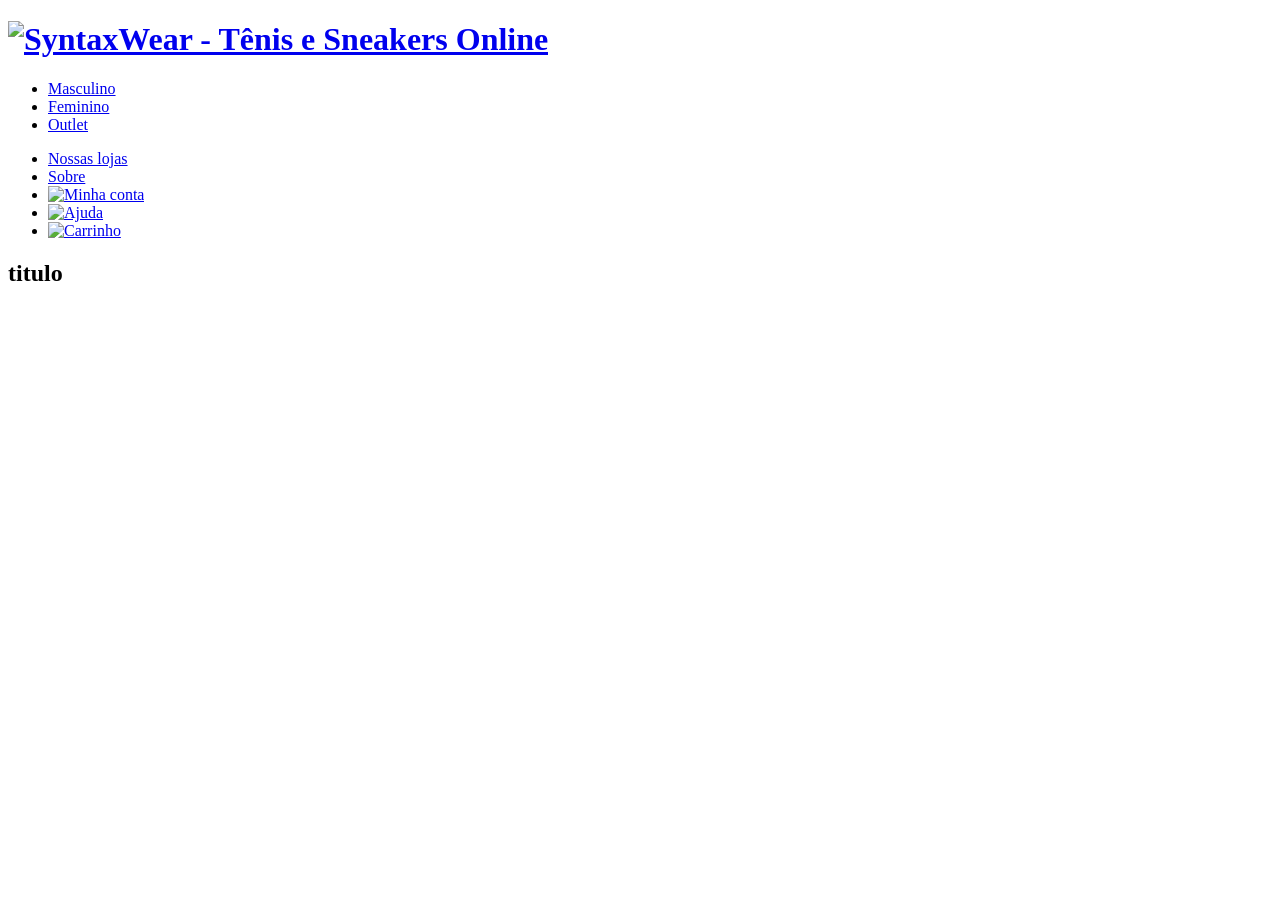
==== index.html @ d1911c5d "feat: adicionado index.html header, icons e logo; Estrutura images adicionada." ====
<!DOCTYPE html>
<html lang="pt-br">

<head>
    <meta charset="UTF-8" />
    <meta name="viewport" content="width=device-width, initial-scale=1.0" />
    <title>SyntaxWear - Tênis e Sneakers Online</title>

    <link rel="stylesheet" href="./css/reset.css" />
    <link rel="stylesheet" href="./css/variables.css" />
    <link rel="stylesheet" href="./css/base.css" />
    <link rel="stylesheet" href="./css/layout.css" />
</head>

<body>
    <header class="site-header">
        <!-- Logo e navegação -->
        <h1 class="logo">
            <a href="/" title="SyntaxWear - Tênis e Sneakers Online">
                <img src="./images/logo/logo.svg" alt="SyntaxWear - Tênis e Sneakers Online" />
            </a>
        </h1>

        <nav class="nav-center" aria-label="Categorias Principais">
            <ul>
                <li><a href="#">Masculino</a></li>
                <li><a href="#">Feminino</a></li>
                <li><a href="#">Outlet</a></li>
            </ul>
        </nav>

        <nav class="nav-right" aria-label="Acesso rápido">
            <ul>
                <li><a href="#">Nossas lojas</a></li>
                <li><a href="#">Sobre</a></li>
                <li>
                    <a href="#" aria-label="Minha conta">
                        <img src="./images/icons/user.svg" alt="Minha conta" />
                    </a>
                </li>
                <li>
                    <a href="#" aria-label="Ajuda">
                        <img src="./images/icons/help.svg" alt="Ajuda" />
                    </a>
                </li>
                <li>
                    <a href="#" aria-label="Carrinho">
                        <img src="./images/icons/bag.svg" alt="Carrinho" />
                    </a>
                </li>
            </ul>
        </nav>
    </header>

    <main>
        <section class="hero-section">
            <!-- Seção hero -->
            <h1>titulo</h1>
        </section>

        <section class="categories-section">
            <!-- Seção de categorias de tênis -->
        </section>

        <section class="featured-products-section">
            <!-- Grid com produtos em destaque -->
        </section>
    </main>

    <footer class="site-footer">
        <!-- Informações de contato e links -->
    </footer>
</body>

</html>
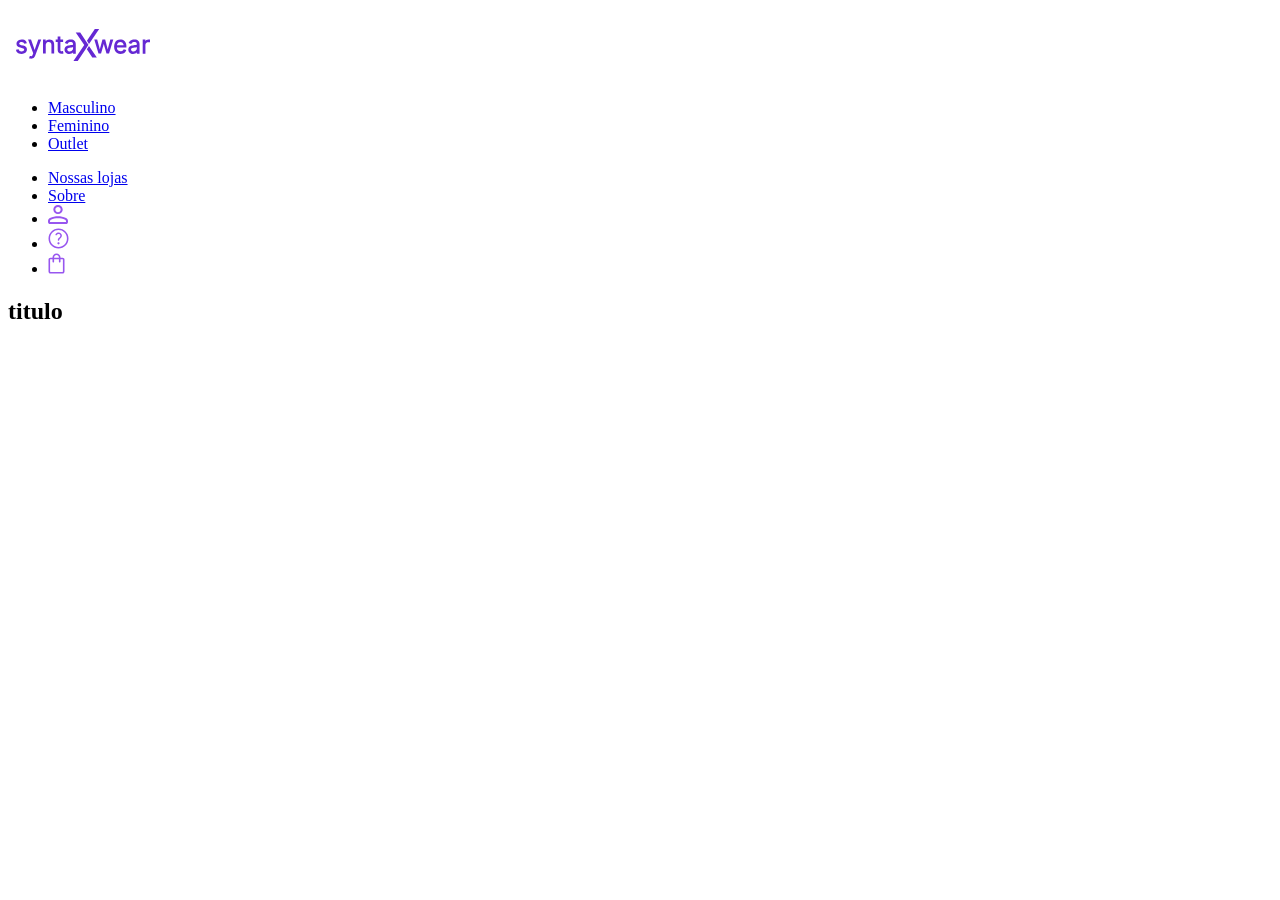
==== commit a1593db6: "feat: caminho dos logo e icons alterado." ====
--- a/index.html
+++ b/index.html
@@ -17,7 +17,7 @@
         <!-- Logo e navegação -->
         <h1 class="logo">
             <a href="/" title="SyntaxWear - Tênis e Sneakers Online">
-                <img src="./images/logo/logo.svg" alt="SyntaxWear - Tênis e Sneakers Online" />
+                <img src="./src/images/logo/logo.svg" alt="SyntaxWear - Tênis e Sneakers Online" />
             </a>
         </h1>
 
@@ -35,17 +35,17 @@
                 <li><a href="#">Sobre</a></li>
                 <li>
                     <a href="#" aria-label="Minha conta">
-                        <img src="./images/icons/user.svg" alt="Minha conta" />
+                        <img src="./src/images/icons/user.svg" alt="Minha conta" />
                     </a>
                 </li>
                 <li>
                     <a href="#" aria-label="Ajuda">
-                        <img src="./images/icons/help.svg" alt="Ajuda" />
+                        <img src="./src/images/icons/help.svg" alt="Ajuda" />
                     </a>
                 </li>
                 <li>
                     <a href="#" aria-label="Carrinho">
-                        <img src="./images/icons/bag.svg" alt="Carrinho" />
+                        <img src="./src/images/icons/bag.svg" alt="Carrinho" />
                     </a>
                 </li>
             </ul>
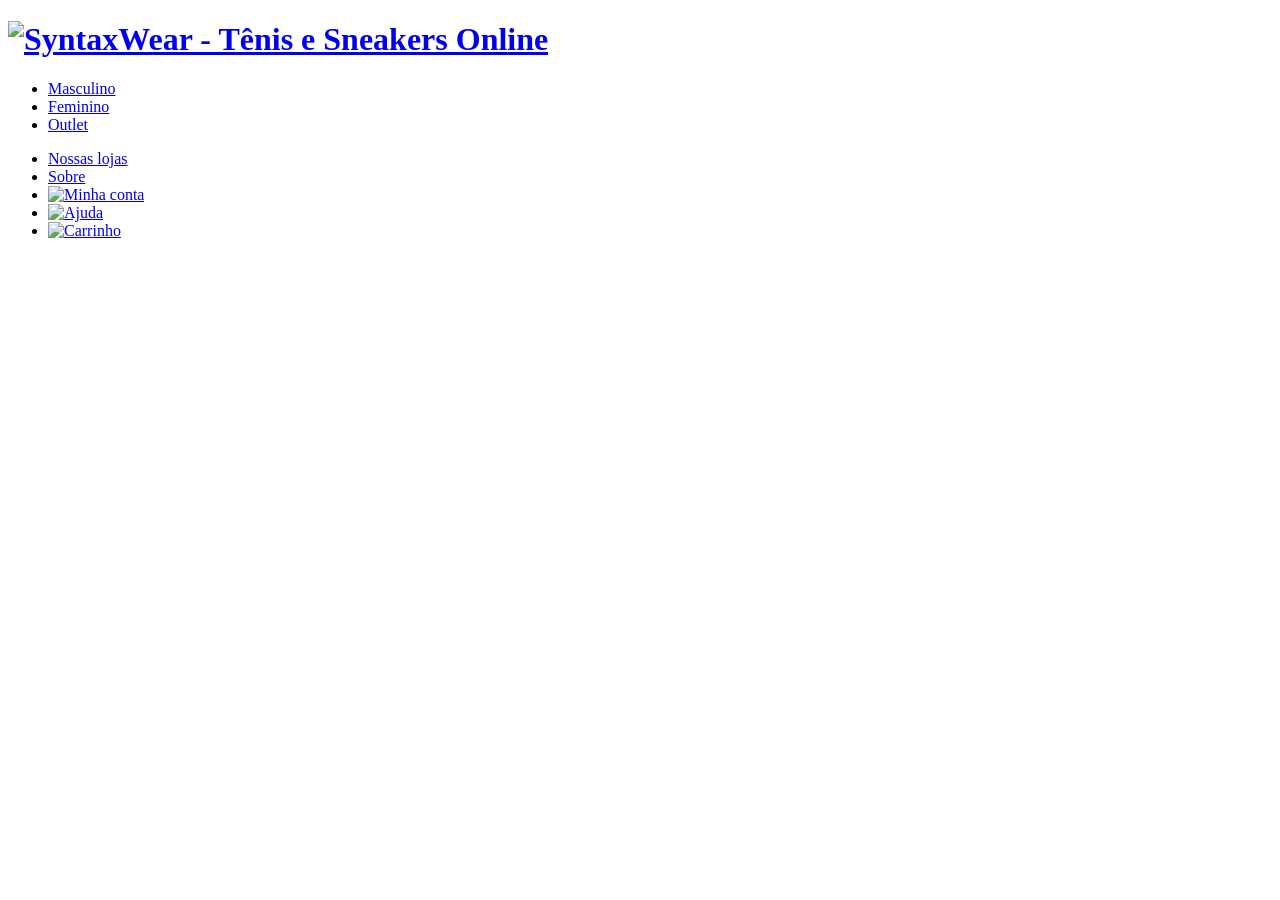
==== commit f3b48c41: "feat: adiciona header com estilização desktop; adiciona resets para header no reset.css; altera o mí" ====
--- a/index.html
+++ b/index.html
@@ -1,75 +1,74 @@
 <!DOCTYPE html>
 <html lang="pt-br">
+	<head>
+		<meta charset="UTF-8" />
+		<meta name="viewport" content="width=device-width, initial-scale=1.0" />
+		<title>SyntaxWear - Tênis e Sneakers Online</title>
 
-<head>
-    <meta charset="UTF-8" />
-    <meta name="viewport" content="width=device-width, initial-scale=1.0" />
-    <title>SyntaxWear - Tênis e Sneakers Online</title>
+		<link rel="stylesheet" href="./css/reset.css" />
+		<link rel="stylesheet" href="./css/variables.css" />
+		<link rel="stylesheet" href="./css/base.css" />
+		<link rel="stylesheet" href="./css/layout.css" />
 
-    <link rel="stylesheet" href="./css/reset.css" />
-    <link rel="stylesheet" href="./css/variables.css" />
-    <link rel="stylesheet" href="./css/base.css" />
-    <link rel="stylesheet" href="./css/layout.css" />
-</head>
+        <link rel="stylesheet" href="./css/components/header.css">
+	</head>
+	<body>
+		<header class="header">
+			<!-- Logo e navegação -->
+			<h1 class="logo">
+				<a href="/" title="SyntaxWear - Tênis e Sneakers Online">
+					<img src="./images/logo/logo.svg" alt="SyntaxWear - Tênis e Sneakers Online" />
+				</a>
+			</h1>
 
-<body>
-    <header class="site-header">
-        <!-- Logo e navegação -->
-        <h1 class="logo">
-            <a href="/" title="SyntaxWear - Tênis e Sneakers Online">
-                <img src="./src/images/logo/logo.svg" alt="SyntaxWear - Tênis e Sneakers Online" />
-            </a>
-        </h1>
+			<nav class="nav-center" aria-label="Categorias Principais">
+				<ul>
+					<li><a href="#">Masculino</a></li>
+					<li><a href="#">Feminino</a></li>
+					<li><a href="#">Outlet</a></li>
+				</ul>
+			</nav>
 
-        <nav class="nav-center" aria-label="Categorias Principais">
-            <ul>
-                <li><a href="#">Masculino</a></li>
-                <li><a href="#">Feminino</a></li>
-                <li><a href="#">Outlet</a></li>
-            </ul>
-        </nav>
+			<nav class="nav-right" aria-label="Acesso rápido">
+				<ul>
+					<li><a href="#">Nossas lojas</a></li>
+					<li><a href="#">Sobre</a></li>
+					<li>
+						<a href="#" aria-label="Minha conta">
+							<img src="./images/icons/user.svg" alt="Minha conta" />
+						</a>
+					</li>
+					<li>
+						<a href="#" aria-label="Ajuda">
+							<img src="./images/icons/help.svg" alt="Ajuda" />
+						</a>
+					</li>
+					<li>
+						<a href="#" aria-label="Carrinho">
+							<img src="./images/icons/bag.svg" alt="Carrinho" />
+						</a>
+					</li>
+				</ul>
+			</nav>
+		</header>
 
-        <nav class="nav-right" aria-label="Acesso rápido">
-            <ul>
-                <li><a href="#">Nossas lojas</a></li>
-                <li><a href="#">Sobre</a></li>
-                <li>
-                    <a href="#" aria-label="Minha conta">
-                        <img src="./src/images/icons/user.svg" alt="Minha conta" />
-                    </a>
-                </li>
-                <li>
-                    <a href="#" aria-label="Ajuda">
-                        <img src="./src/images/icons/help.svg" alt="Ajuda" />
-                    </a>
-                </li>
-                <li>
-                    <a href="#" aria-label="Carrinho">
-                        <img src="./src/images/icons/bag.svg" alt="Carrinho" />
-                    </a>
-                </li>
-            </ul>
-        </nav>
-    </header>
+		<main>
+			<section class="hero-section">
+				<!-- Seção hero -->
+				
+			</section>
 
-    <main>
-        <section class="hero-section">
-            <!-- Seção hero -->
-            <h1>titulo</h1>
-        </section>
+			<section class="categories-section">
+				<!-- Seção de categorias de tênis -->
+			</section>
 
-        <section class="categories-section">
-            <!-- Seção de categorias de tênis -->
-        </section>
+			<section class="featured-products-section">
+				<!-- Grid com produtos em destaque -->
+			</section>
+		</main>
 
-        <section class="featured-products-section">
-            <!-- Grid com produtos em destaque -->
-        </section>
-    </main>
-
-    <footer class="site-footer">
-        <!-- Informações de contato e links -->
-    </footer>
-</body>
-
+		<footer class="site-footer">
+			<!-- Informações de contato e links -->
+		</footer>
+	</body>
 </html>
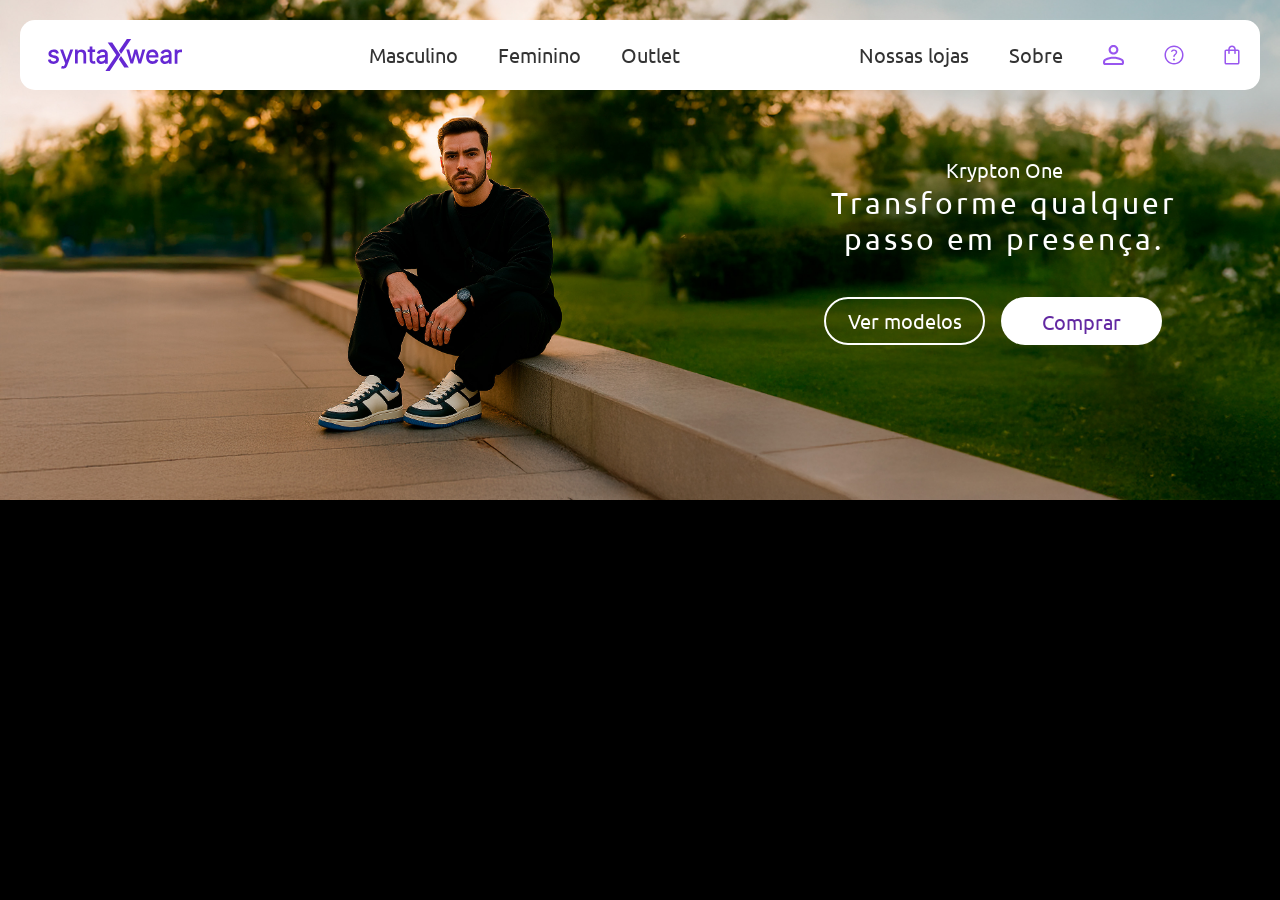
==== commit 5e8c1aef: "feat: adiciona o hero na página, e banner. fix: header, tamanho e cor do texto alterados para mais p" ====
--- a/index.html
+++ b/index.html
@@ -10,7 +10,8 @@
 		<link rel="stylesheet" href="./css/base.css" />
 		<link rel="stylesheet" href="./css/layout.css" />
 
-        <link rel="stylesheet" href="./css/components/header.css">
+		<link rel="stylesheet" href="./css/components/header.css" />
+		<link rel="stylesheet" href="./css/components/hero.css" />
 	</head>
 	<body>
 		<header class="header">
@@ -55,7 +56,16 @@
 		<main>
 			<section class="hero-section">
 				<!-- Seção hero -->
-				
+				<div class="hero-overlay">
+					<div class="hero-content">
+						<span class="hero-subtitle">Krypton One</span>
+						<h2 class="hero-title">Transforme qualquer passo em presença.</h2>
+						<div class="hero-buttons">
+							<a class="btn btn-outline" href="#">Ver modelos</a>
+							<a class="btn btn-filled" href="#">Comprar</a>
+						</div>
+					</div>
+				</div>
 			</section>
 
 			<section class="categories-section">
--- a/css/variables.css
+++ b/css/variables.css
@@ -0,0 +1,5 @@
+@import url('https://fonts.googleapis.com/css2?family=Ubuntu:ital,wght@0,300;0,400;0,500;0,700;1,300;1,400;1,500;1,700&display=swap');
+
+:root{
+    --fonte-principal: 'Ubuntu', sans-serif;
+}
--- a/css/base.css
+++ b/css/base.css
@@ -0,0 +1,7 @@
+/* base.css */
+body{
+    font-family: var(--fonte-principal);
+    color: #333333;
+    background-color: 
+    #000000;
+}
--- a/css/layout.css
+++ b/css/layout.css
@@ -0,0 +1 @@
+/* layout.css */
--- a/css/components/header.css
+++ b/css/components/header.css
@@ -0,0 +1,48 @@
+/* header.css */
+.header {
+	position: fixed;
+	top: 20px;
+	left: 50%;
+	transform: translate(-50%);
+	width: calc(100% - 40px);
+	border-radius: 15px;
+	z-index: 999;
+	display: flex;
+	justify-content: space-between;
+	align-items: center;
+	padding: 0.265rem 1.25rem;
+	background-color: #ffffff;
+}
+
+.logo img {
+	height: 48px;
+}
+
+.nav-center ul {
+	display: flex;
+	gap: 2.5rem;
+}
+
+.nav-center a,
+.nav-right a {
+	font-size: 1.25rem;
+	color: #333333;
+}
+
+.nav-center a:hover,
+.nav-right a:hover {
+	color: #7c3aed;
+}
+.nav-right ul {
+	display: flex;
+	gap: 2.5rem;
+	align-items: center;
+}
+
+.nav-right img {
+	height: 20px;
+}
+
+.nav-right a:hover img {
+	opacity: 0.7;
+}
--- a/css/components/hero.css
+++ b/css/components/hero.css
@@ -0,0 +1,69 @@
+/* hero.css */
+.hero-section{
+    background: url(../../images/banners/hero.jpg) no-repeat center;
+    background-size: cover;
+
+    height: 500px;
+    position: relative;
+}
+
+.hero-overlay{
+    width: 100%;
+    height: 100%;
+    display: flex;
+    align-items: center;
+    justify-content: flex-end;
+    padding: 0 6rem;
+}
+
+.hero-content{
+    color: #ffffff;
+    max-width: 360px;
+    text-align: center;
+}
+
+.hero-buttons{
+    display: flex;
+    gap: 16px;
+}
+
+.hero-content .hero-title{
+    font-size: 1.87rem;
+    margin-bottom: 40px;
+    font-weight: 400;
+    line-height: 36px;
+    letter-spacing: 3px;
+}
+
+.hero-content .hero-subtitle{
+    font-size: 1.25rem;
+    font-weight: 400;
+}
+
+.btn{
+    font-size: 1.25rem;
+    width: 161px;
+    height: 48px;
+    border-radius: 25px;
+    color: #ffffff;
+    font-weight: 400;
+    padding: 10px 20px;
+    transition: backgound-color 0.3s, border 0.3s;
+}
+
+.btn-outline{
+    background-color: transparent;
+    border: 2px solid #ffffff;
+    line-height: 23px;
+}
+
+.btn-filled{
+    background-color: #ffffff;
+    color: #6329A2;
+}
+
+.btn:hover{
+    background-color: #6329A2;
+    color: #ffffff;
+    border-color: #6329A2;
+}
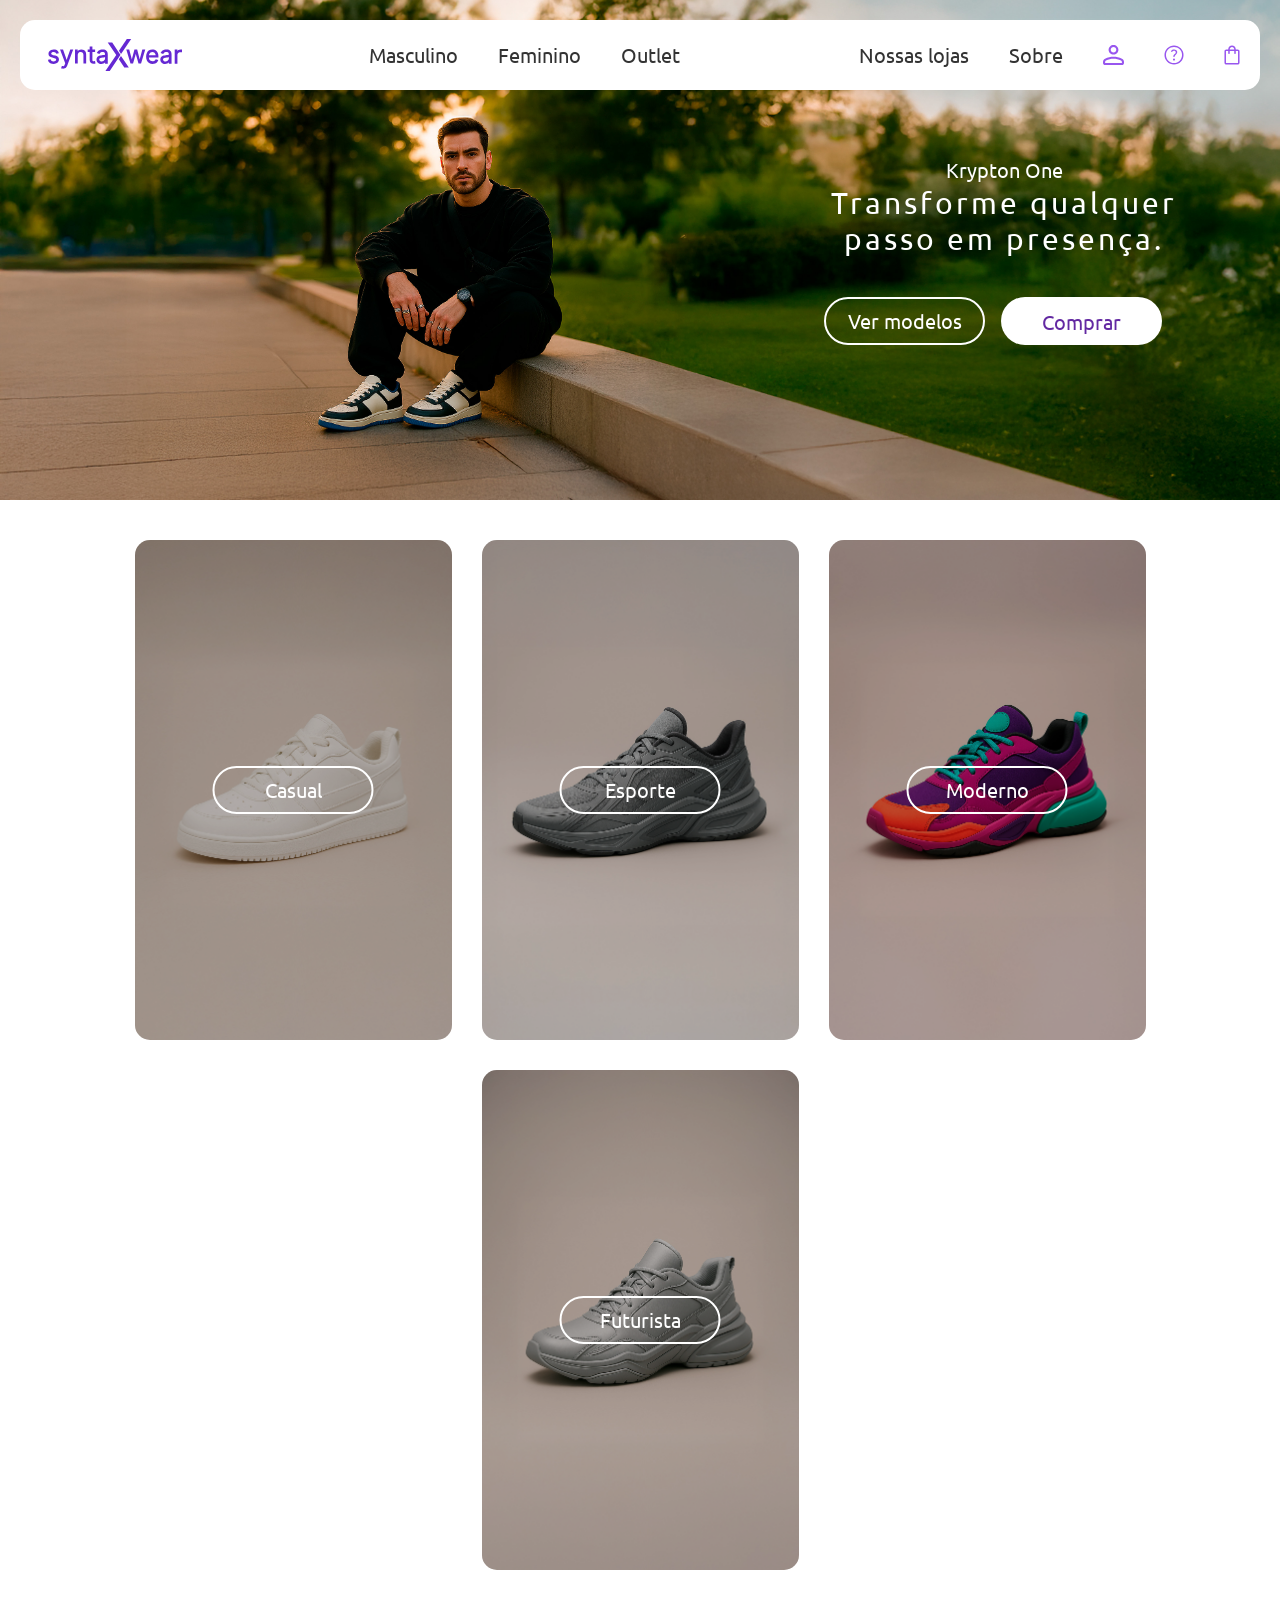
==== commit 4fca71a3: "feat: adiciona seção de categorias" ====
--- a/index.html
+++ b/index.html
@@ -1,84 +1,114 @@
 <!DOCTYPE html>
 <html lang="pt-br">
-	<head>
-		<meta charset="UTF-8" />
-		<meta name="viewport" content="width=device-width, initial-scale=1.0" />
-		<title>SyntaxWear - Tênis e Sneakers Online</title>
 
-		<link rel="stylesheet" href="./css/reset.css" />
-		<link rel="stylesheet" href="./css/variables.css" />
-		<link rel="stylesheet" href="./css/base.css" />
-		<link rel="stylesheet" href="./css/layout.css" />
+<head>
+	<meta charset="UTF-8" />
+	<meta name="viewport" content="width=device-width, initial-scale=1.0" />
+	<title>SyntaxWear - Tênis e Sneakers Online</title>
+	<meta name="description"
+		content="Compre os melhores tênis e sneakers online na SyntaxWear. Encontre modelos exclusivos, ofertas imperdíveis e frete grátis para todo o Brasil." />
 
-		<link rel="stylesheet" href="./css/components/header.css" />
-		<link rel="stylesheet" href="./css/components/hero.css" />
-	</head>
-	<body>
-		<header class="header">
-			<!-- Logo e navegação -->
-			<h1 class="logo">
-				<a href="/" title="SyntaxWear - Tênis e Sneakers Online">
-					<img src="./images/logo/logo.svg" alt="SyntaxWear - Tênis e Sneakers Online" />
-				</a>
-			</h1>
+	<link rel="stylesheet" href="./css/reset.css" />
+	<link rel="stylesheet" href="./css/variables.css" />
+	<link rel="stylesheet" href="./css/base.css" />
+	<link rel="stylesheet" href="./css/layout.css" />
 
-			<nav class="nav-center" aria-label="Categorias Principais">
-				<ul>
-					<li><a href="#">Masculino</a></li>
-					<li><a href="#">Feminino</a></li>
-					<li><a href="#">Outlet</a></li>
-				</ul>
-			</nav>
+	<link rel="stylesheet" href="./css/components/header.css" />
+	<link rel="stylesheet" href="./css/components/hero.css" />
+	<link rel="stylesheet" href="./css/components/product-category.css" />
+</head>
 
-			<nav class="nav-right" aria-label="Acesso rápido">
-				<ul>
-					<li><a href="#">Nossas lojas</a></li>
-					<li><a href="#">Sobre</a></li>
-					<li>
-						<a href="#" aria-label="Minha conta">
-							<img src="./images/icons/user.svg" alt="Minha conta" />
-						</a>
-					</li>
-					<li>
-						<a href="#" aria-label="Ajuda">
-							<img src="./images/icons/help.svg" alt="Ajuda" />
-						</a>
-					</li>
-					<li>
-						<a href="#" aria-label="Carrinho">
-							<img src="./images/icons/bag.svg" alt="Carrinho" />
-						</a>
-					</li>
-				</ul>
-			</nav>
-		</header>
+<body>
+	<header class="header">
+		<!-- Logo e navegação -->
+		<h1 class="logo">
+			<a href="/" title="SyntaxWear - Tênis e Sneakers Online">
+				<img src="./images/logo/logo.svg" alt="SyntaxWear - Tênis e Sneakers Online" />
+			</a>
+		</h1>
 
-		<main>
-			<section class="hero-section">
-				<!-- Seção hero -->
-				<div class="hero-overlay">
-					<div class="hero-content">
-						<span class="hero-subtitle">Krypton One</span>
-						<h2 class="hero-title">Transforme qualquer passo em presença.</h2>
-						<div class="hero-buttons">
-							<a class="btn btn-outline" href="#">Ver modelos</a>
-							<a class="btn btn-filled" href="#">Comprar</a>
-						</div>
+		<nav class="nav-center" aria-label="Categorias Principais">
+			<ul>
+				<li><a href="#">Masculino</a></li>
+				<li><a href="#">Feminino</a></li>
+				<li><a href="#">Outlet</a></li>
+			</ul>
+		</nav>
+
+		<nav class="nav-right" aria-label="Acesso rápido">
+			<ul>
+				<li><a href="#">Nossas lojas</a></li>
+				<li><a href="#">Sobre</a></li>
+				<li>
+					<a href="#" aria-label="Minha conta">
+						<img src="./images/icons/user.svg" alt="Minha conta" />
+					</a>
+				</li>
+				<li>
+					<a href="#" aria-label="Ajuda">
+						<img src="./images/icons/help.svg" alt="Ajuda" />
+					</a>
+				</li>
+				<li>
+					<a href="#" aria-label="Carrinho">
+						<img src="./images/icons/bag.svg" alt="Carrinho" />
+					</a>
+				</li>
+			</ul>
+		</nav>
+	</header>
+
+	<main>
+		<section class="hero-section">
+			<!-- Seção hero -->
+			<div class="hero-overlay">
+				<div class="hero-content">
+					<span class="hero-subtitle">Krypton One</span>
+					<h2 class="hero-title">Transforme qualquer passo em presença.</h2>
+					<div class="hero-buttons">
+						<a class="btn btn-outline" href="#">Ver modelos</a>
+						<a class="btn btn-filled" href="#">Comprar</a>
 					</div>
 				</div>
-			</section>
+			</div>
+		</section>
 
-			<section class="categories-section">
-				<!-- Seção de categorias de tênis -->
-			</section>
+		<section class="categories-section">
+			<!-- Seção de categorias de tênis -->
+			<div class="category-card casual">
+				<a href="#" class="category-link">
+					<span class="overlay"></span>
+					<span class="category-name btn btn-outline">Casual</span>
+				</a>
+			</div>
+			<div class="category-card esporte">
+				<a href="#" class="category-link">
+					<span class="overlay"></span>
+					<span class="category-name btn btn-outline">Esporte</span>
+				</a>
+			</div>
+			<div class="category-card moderno">
+				<a href="#" class="category-link">
+					<span class="overlay"></span>
+					<span class="category-name btn btn-outline">Moderno</span>
+				</a>
+			</div>
+			<div class="category-card futurista">
+				<a href="#" class="category-link">
+					<span class="overlay"></span>
+					<span class="category-name btn btn-outline">Futurista</span>
+				</a>
+			</div>
+		</section>
 
-			<section class="featured-products-section">
-				<!-- Grid com produtos em destaque -->
-			</section>
-		</main>
+		<section class="featured-products-section">
+			<!-- Grid com produtos em destaque -->
+		</section>
+	</main>
 
-		<footer class="site-footer">
-			<!-- Informações de contato e links -->
-		</footer>
-	</body>
+	<footer class="site-footer">
+		<!-- Informações de contato e links -->
+	</footer>
+</body>
+
 </html>
--- a/css/variables.css
+++ b/css/variables.css
@@ -1,5 +1,5 @@
 @import url('https://fonts.googleapis.com/css2?family=Ubuntu:ital,wght@0,300;0,400;0,500;0,700;1,300;1,400;1,500;1,700&display=swap');
 
-:root{
+:root {
     --fonte-principal: 'Ubuntu', sans-serif;
 }
--- a/css/base.css
+++ b/css/base.css
@@ -1,7 +1,33 @@
 /* base.css */
-body{
+body {
     font-family: var(--fonte-principal);
     color: #333333;
-    background-color: 
-    #000000;
+}
+
+.btn {
+    font-size: 1.25rem;
+    width: 161px;
+    height: 48px;
+    border-radius: 25px;
+    color: #ffffff;
+    font-weight: 400;
+    padding: 10px 20px;
+    transition: backgound-color 0.3s, border 0.3s;
+}
+
+.btn-outline {
+    background-color: transparent;
+    border: 2px solid #ffffff;
+    line-height: 23px;
+}
+
+.btn-filled {
+    background-color: #ffffff;
+    color: #6329A2;
+}
+
+.btn:hover {
+    background-color: #6329A2;
+    color: #ffffff;
+    border-color: #6329A2;
 }
--- a/css/components/hero.css
+++ b/css/components/hero.css
@@ -1,5 +1,5 @@
 /* hero.css */
-.hero-section{
+.hero-section {
     background: url(../../images/banners/hero.jpg) no-repeat center;
     background-size: cover;
 
@@ -7,7 +7,7 @@
     position: relative;
 }
 
-.hero-overlay{
+.hero-overlay {
     width: 100%;
     height: 100%;
     display: flex;
@@ -16,18 +16,18 @@
     padding: 0 6rem;
 }
 
-.hero-content{
+.hero-content {
     color: #ffffff;
     max-width: 360px;
     text-align: center;
 }
 
-.hero-buttons{
+.hero-buttons {
     display: flex;
     gap: 16px;
 }
 
-.hero-content .hero-title{
+.hero-content .hero-title {
     font-size: 1.87rem;
     margin-bottom: 40px;
     font-weight: 400;
@@ -35,35 +35,7 @@
     letter-spacing: 3px;
 }
 
-.hero-content .hero-subtitle{
+.hero-content .hero-subtitle {
     font-size: 1.25rem;
     font-weight: 400;
-}
-
-.btn{
-    font-size: 1.25rem;
-    width: 161px;
-    height: 48px;
-    border-radius: 25px;
-    color: #ffffff;
-    font-weight: 400;
-    padding: 10px 20px;
-    transition: backgound-color 0.3s, border 0.3s;
-}
-
-.btn-outline{
-    background-color: transparent;
-    border: 2px solid #ffffff;
-    line-height: 23px;
-}
-
-.btn-filled{
-    background-color: #ffffff;
-    color: #6329A2;
-}
-
-.btn:hover{
-    background-color: #6329A2;
-    color: #ffffff;
-    border-color: #6329A2;
 }
--- a/css/components/product-category.css
+++ b/css/components/product-category.css
@@ -0,0 +1,53 @@
+/* product-category.css */
+.categories-section {
+	padding-top: 40px;
+	padding-bottom: 40px;
+	display: flex;
+	flex-wrap: wrap;
+	justify-content: center;
+	gap: 30px;
+}
+
+.category-card {
+	position: relative;
+	width: 317px;
+	height: 500px;
+	border-radius: 15px;
+	overflow: hidden;
+}
+
+.overlay{
+	position: absolute;
+	inset: 0;
+	background-color: rgba(0, 0, 0, 0.25);
+	z-index: 1;
+}
+
+.category-name {
+	position: absolute;
+	left: 50%;
+	top: 50%;
+	transform: translate(-50%, -50%);
+	z-index: 2;
+	text-align: center;
+}
+
+.casual {
+	background: url(../../images/products/casual.jpg) no-repeat center;
+	background-size: cover;
+}
+
+.esporte {
+	background: url(../../images/products/esporte.jpg) no-repeat center;
+	background-size: cover;
+}
+
+.moderno {
+	background: url(../../images/products/moderno.jpg) no-repeat center;
+	background-size: cover;
+}
+
+.futurista {
+	background: url(../../images/products/futurista.jpg) no-repeat center;
+	background-size: cover;
+}
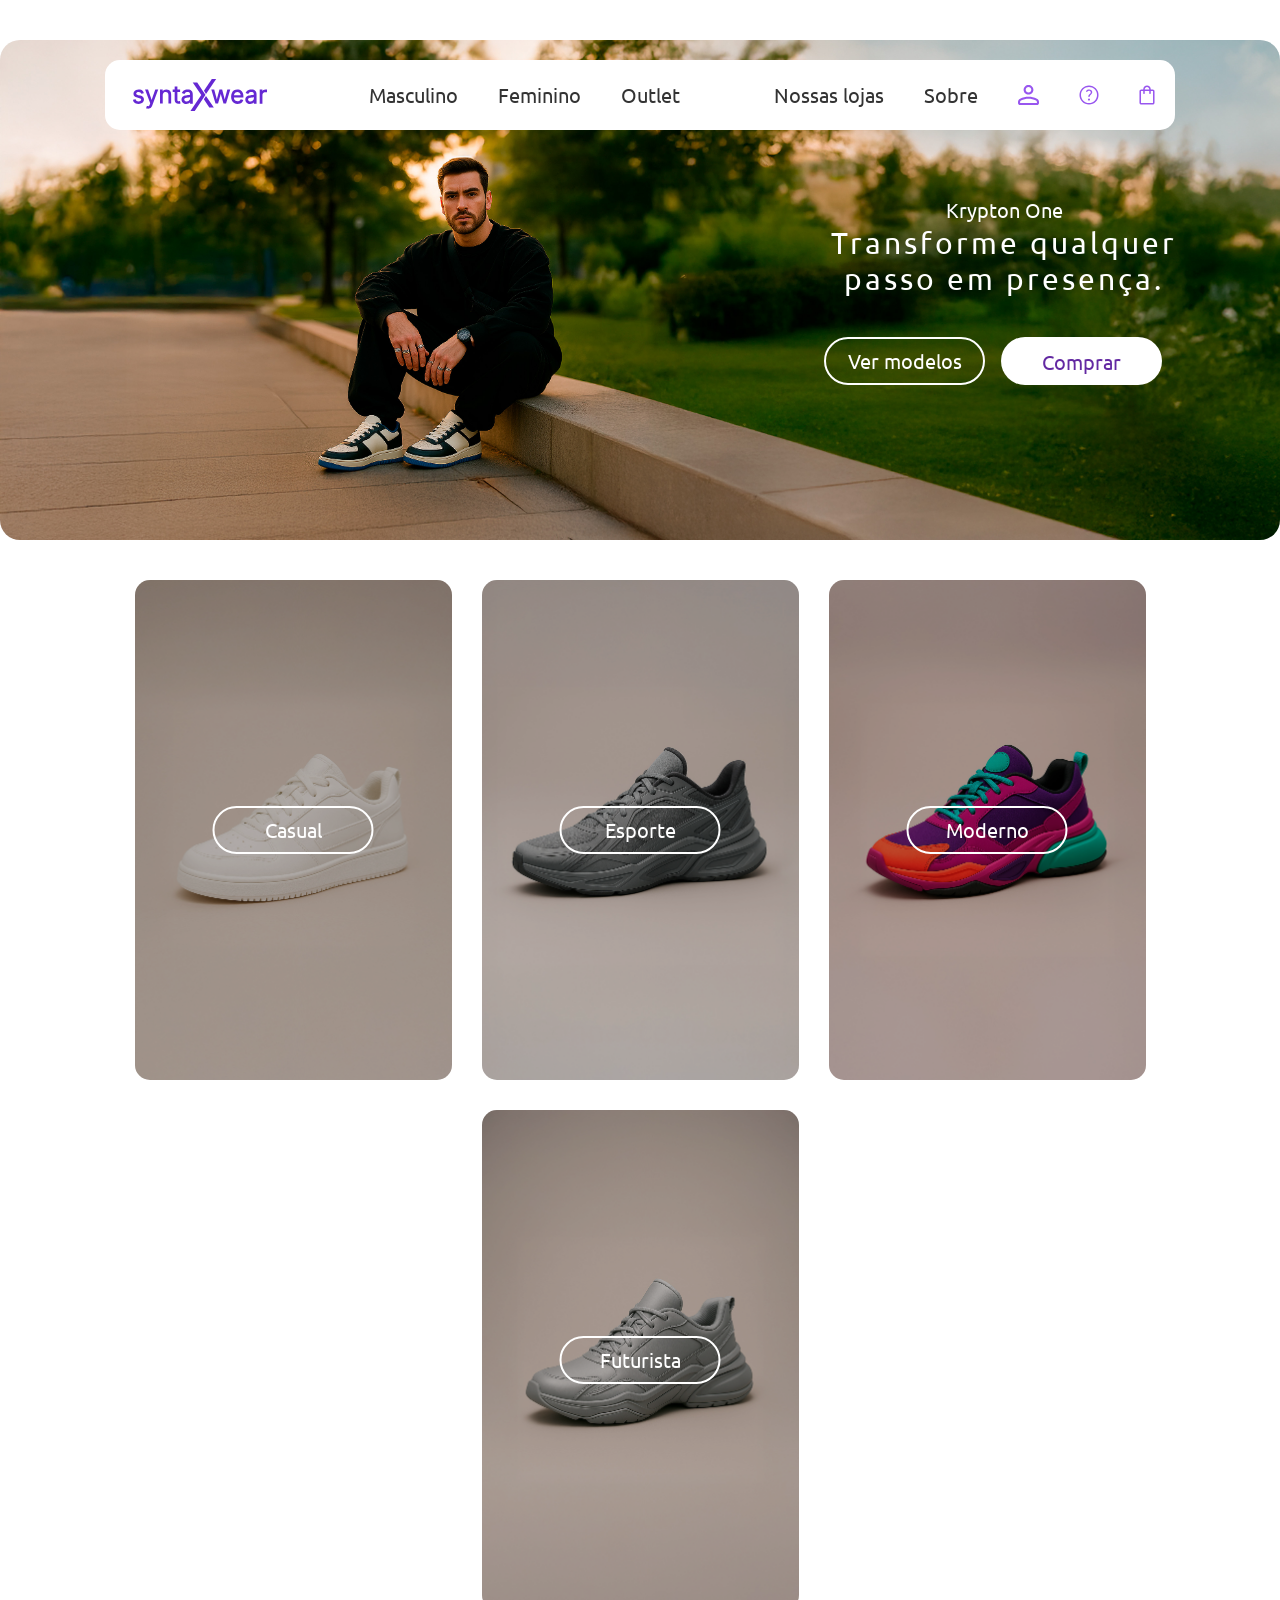
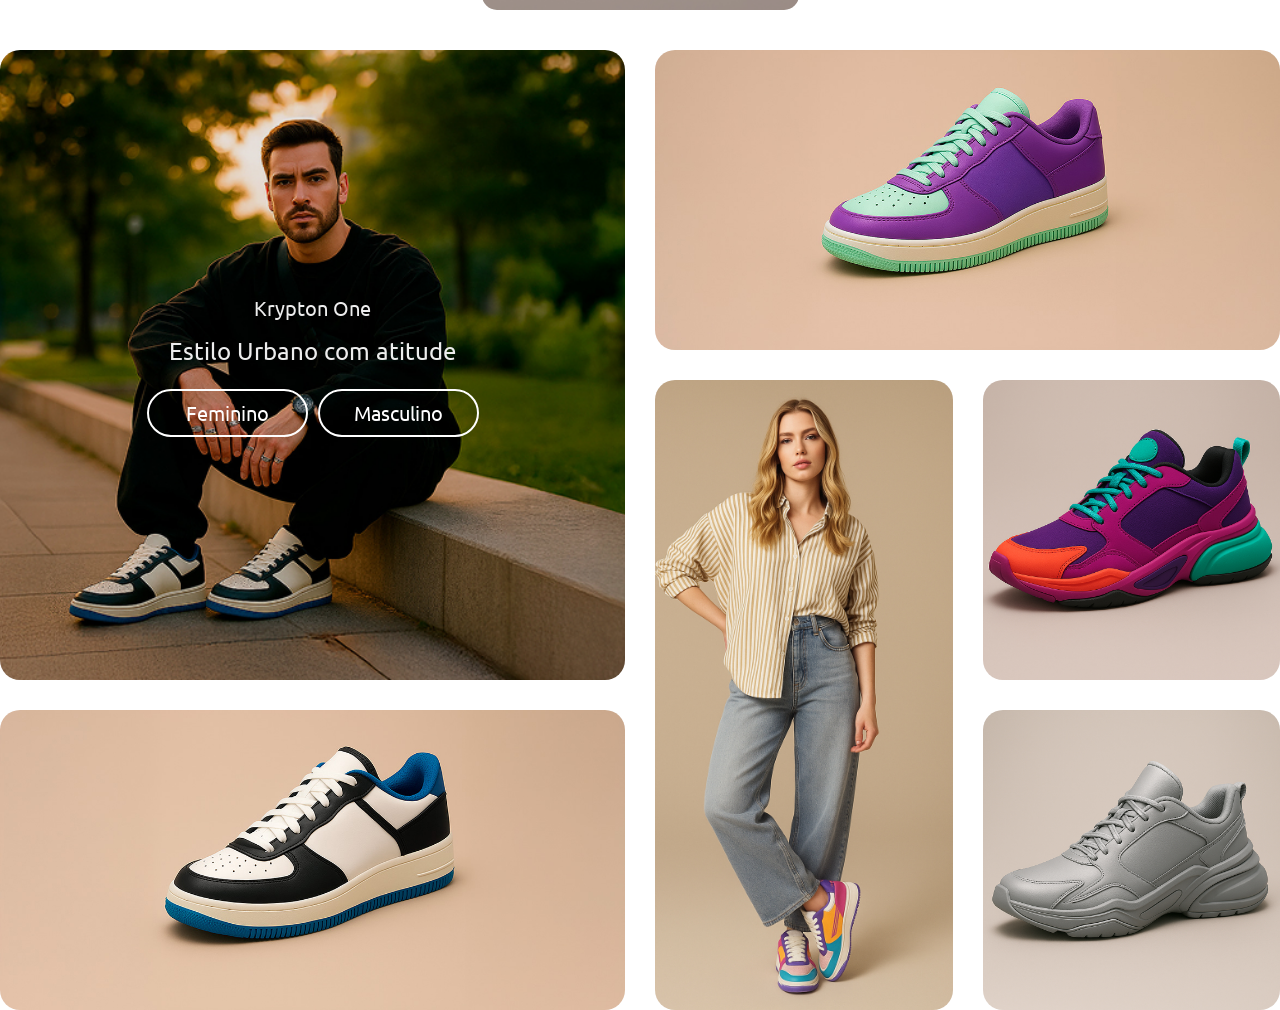
==== commit e06a9479: "feat: adiciona seção grid de produtos" ====
--- a/index.html
+++ b/index.html
@@ -1,114 +1,126 @@
 <!DOCTYPE html>
 <html lang="pt-br">
+	<head>
+		<meta charset="UTF-8" />
+		<meta name="viewport" content="width=device-width, initial-scale=1.0" />
+		<title>SyntaxWear - Tênis e Sneakers Online</title>
+		<meta name="description" content="Compre os melhores tênis e sneakers online na SyntaxWear. Encontre modelos exclusivos, ofertas imperdíveis e frete grátis para todo o Brasil." />
 
-<head>
-	<meta charset="UTF-8" />
-	<meta name="viewport" content="width=device-width, initial-scale=1.0" />
-	<title>SyntaxWear - Tênis e Sneakers Online</title>
-	<meta name="description"
-		content="Compre os melhores tênis e sneakers online na SyntaxWear. Encontre modelos exclusivos, ofertas imperdíveis e frete grátis para todo o Brasil." />
+		<link rel="stylesheet" href="./css/reset.css" />
+		<link rel="stylesheet" href="./css/variables.css" />
+		<link rel="stylesheet" href="./css/base.css" />
+		<link rel="stylesheet" href="./css/layout.css" />
 
-	<link rel="stylesheet" href="./css/reset.css" />
-	<link rel="stylesheet" href="./css/variables.css" />
-	<link rel="stylesheet" href="./css/base.css" />
-	<link rel="stylesheet" href="./css/layout.css" />
+		<link rel="stylesheet" href="./css/components/header.css" />
+		<link rel="stylesheet" href="./css/components/hero.css" />
+		<link rel="stylesheet" href="./css/components/product-category.css" />
+		<link rel="stylesheet" href="./css/components/product-grid.css" />
+	</head>
+	<body>
+		<header class="header">
+			<!-- Logo e navegação -->
+			<h1 class="logo">
+				<a href="/" title="SyntaxWear - Tênis e Sneakers Online">
+					<img src="./images/logo/logo.svg" alt="SyntaxWear - Tênis e Sneakers Online" />
+				</a>
+			</h1>
 
-	<link rel="stylesheet" href="./css/components/header.css" />
-	<link rel="stylesheet" href="./css/components/hero.css" />
-	<link rel="stylesheet" href="./css/components/product-category.css" />
-</head>
+			<nav class="nav-center" aria-label="Categorias Principais">
+				<ul>
+					<li><a href="#">Masculino</a></li>
+					<li><a href="#">Feminino</a></li>
+					<li><a href="#">Outlet</a></li>
+				</ul>
+			</nav>
 
-<body>
-	<header class="header">
-		<!-- Logo e navegação -->
-		<h1 class="logo">
-			<a href="/" title="SyntaxWear - Tênis e Sneakers Online">
-				<img src="./images/logo/logo.svg" alt="SyntaxWear - Tênis e Sneakers Online" />
-			</a>
-		</h1>
+			<nav class="nav-right" aria-label="Acesso rápido">
+				<ul>
+					<li><a href="#">Nossas lojas</a></li>
+					<li><a href="#">Sobre</a></li>
+					<li>
+						<a href="#" aria-label="Minha conta">
+							<img src="./images/icons/user.svg" alt="Minha conta" />
+						</a>
+					</li>
+					<li>
+						<a href="#" aria-label="Ajuda">
+							<img src="./images/icons/help.svg" alt="Ajuda" />
+						</a>
+					</li>
+					<li>
+						<a href="#" aria-label="Carrinho">
+							<img src="./images/icons/bag.svg" alt="Carrinho" />
+						</a>
+					</li>
+				</ul>
+			</nav>
+		</header>
 
-		<nav class="nav-center" aria-label="Categorias Principais">
-			<ul>
-				<li><a href="#">Masculino</a></li>
-				<li><a href="#">Feminino</a></li>
-				<li><a href="#">Outlet</a></li>
-			</ul>
-		</nav>
-
-		<nav class="nav-right" aria-label="Acesso rápido">
-			<ul>
-				<li><a href="#">Nossas lojas</a></li>
-				<li><a href="#">Sobre</a></li>
-				<li>
-					<a href="#" aria-label="Minha conta">
-						<img src="./images/icons/user.svg" alt="Minha conta" />
-					</a>
-				</li>
-				<li>
-					<a href="#" aria-label="Ajuda">
-						<img src="./images/icons/help.svg" alt="Ajuda" />
-					</a>
-				</li>
-				<li>
-					<a href="#" aria-label="Carrinho">
-						<img src="./images/icons/bag.svg" alt="Carrinho" />
-					</a>
-				</li>
-			</ul>
-		</nav>
-	</header>
-
-	<main>
-		<section class="hero-section">
-			<!-- Seção hero -->
-			<div class="hero-overlay">
-				<div class="hero-content">
-					<span class="hero-subtitle">Krypton One</span>
-					<h2 class="hero-title">Transforme qualquer passo em presença.</h2>
-					<div class="hero-buttons">
-						<a class="btn btn-outline" href="#">Ver modelos</a>
-						<a class="btn btn-filled" href="#">Comprar</a>
+		<main>
+			<section class="hero-section">
+				<!-- Seção hero -->
+				<div class="hero-overlay">
+					<div class="hero-content">
+						<span class="hero-subtitle">Krypton One</span>
+						<h2 class="hero-title">Transforme qualquer passo em presença.</h2>
+						<div class="hero-buttons">
+							<a class="btn btn-outline" href="#">Ver modelos</a>
+							<a class="btn btn-filled" href="#">Comprar</a>
+						</div>
 					</div>
 				</div>
-			</div>
-		</section>
+			</section>
 
-		<section class="categories-section">
-			<!-- Seção de categorias de tênis -->
-			<div class="category-card casual">
-				<a href="#" class="category-link">
-					<span class="overlay"></span>
-					<span class="category-name btn btn-outline">Casual</span>
-				</a>
-			</div>
-			<div class="category-card esporte">
-				<a href="#" class="category-link">
-					<span class="overlay"></span>
-					<span class="category-name btn btn-outline">Esporte</span>
-				</a>
-			</div>
-			<div class="category-card moderno">
-				<a href="#" class="category-link">
-					<span class="overlay"></span>
-					<span class="category-name btn btn-outline">Moderno</span>
-				</a>
-			</div>
-			<div class="category-card futurista">
-				<a href="#" class="category-link">
-					<span class="overlay"></span>
-					<span class="category-name btn btn-outline">Futurista</span>
-				</a>
-			</div>
-		</section>
+			<section class="categories-section">
+				<!-- Seção de categorias de tênis -->
+				<div class="category-card casual">
+					<a href="#" class="category-link">
+						<span class="overlay"></span>
+						<span class="category-name btn btn-outline">Casual</span>
+					</a>
+				</div>
+				<div class="category-card esporte">
+					<a href="#" class="category-link">
+						<span class="overlay"></span>
+						<span class="category-name btn btn-outline">Esporte</span>
+					</a>
+				</div>
+				<div class="category-card moderno">
+					<a href="#" class="category-link">
+						<span class="overlay"></span>
+						<span class="category-name btn btn-outline">Moderno</span>
+					</a>
+				</div>
+				<div class="category-card futurista">
+					<a href="#" class="category-link">
+						<span class="overlay"></span>
+						<span class="category-name btn btn-outline">Futurista</span>
+					</a>
+				</div>
+			</section>
 
-		<section class="featured-products-section">
-			<!-- Grid com produtos em destaque -->
-		</section>
-	</main>
+			<!-- Products Grid -->
+			<section class="grid-section">
+				<div class="card destaque">
+					<div class="top1-content">
+						<h3 class="card-title">Krypton One</h3>
+						<p class="card-subtitle">Estilo Urbano com atitude</p>
+						<div class="cta-group">
+							<a href="#" class="btn btn-outline">Feminino</a>
+							<a href="#" class="btn btn-outline">Masculino</a>
+						</div>
+					</div>
+				</div>
+				<div class="card top-R"></div>
+				<div class="card model"></div>
+				<div class="card sneaker-color"></div>
+				<div class="card left-L"></div>
+				<div class="card sneaker-silver"></div>
+			</section>
+		</main>
 
-	<footer class="site-footer">
-		<!-- Informações de contato e links -->
-	</footer>
-</body>
-
-</html>+		<footer class="site-footer">
+			<!-- Informações de contato e links -->
+		</footer>
+	</body>
+</html>
--- a/css/base.css
+++ b/css/base.css
@@ -1,10 +1,16 @@
 /* base.css */
-body {
+body{
     font-family: var(--fonte-principal);
     color: #333333;
 }
 
-.btn {
+main{
+    padding: 2.5rem 0 0;
+    max-width: 1360px;
+    margin: 0 auto;
+}
+
+.btn{
     font-size: 1.25rem;
     width: 161px;
     height: 48px;
@@ -15,18 +21,18 @@
     transition: backgound-color 0.3s, border 0.3s;
 }
 
-.btn-outline {
+.btn-outline{
     background-color: transparent;
     border: 2px solid #ffffff;
     line-height: 23px;
 }
 
-.btn-filled {
+.btn-filled{
     background-color: #ffffff;
     color: #6329A2;
 }
 
-.btn:hover {
+.btn:hover{
     background-color: #6329A2;
     color: #ffffff;
     border-color: #6329A2;
--- a/css/components/header.css
+++ b/css/components/header.css
@@ -1,10 +1,10 @@
 /* header.css */
 .header {
 	position: fixed;
-	top: 20px;
+	top: 60px;
 	left: 50%;
 	transform: translate(-50%);
-	width: calc(100% - 40px);
+	width: calc(100% - 210px);
 	border-radius: 15px;
 	z-index: 999;
 	display: flex;
--- a/css/components/hero.css
+++ b/css/components/hero.css
@@ -1,13 +1,14 @@
 /* hero.css */
-.hero-section {
+.hero-section{
     background: url(../../images/banners/hero.jpg) no-repeat center;
     background-size: cover;
 
     height: 500px;
     position: relative;
+    border-radius: 20px;
 }
 
-.hero-overlay {
+.hero-overlay{
     width: 100%;
     height: 100%;
     display: flex;
@@ -16,18 +17,18 @@
     padding: 0 6rem;
 }
 
-.hero-content {
+.hero-content{
     color: #ffffff;
     max-width: 360px;
     text-align: center;
 }
 
-.hero-buttons {
+.hero-buttons{
     display: flex;
     gap: 16px;
 }
 
-.hero-content .hero-title {
+.hero-content .hero-title{
     font-size: 1.87rem;
     margin-bottom: 40px;
     font-weight: 400;
@@ -35,7 +36,7 @@
     letter-spacing: 3px;
 }
 
-.hero-content .hero-subtitle {
+.hero-content .hero-subtitle{
     font-size: 1.25rem;
     font-weight: 400;
 }
--- a/css/components/product-category.css
+++ b/css/components/product-category.css
@@ -46,8 +46,8 @@
 	background: url(../../images/products/moderno.jpg) no-repeat center;
 	background-size: cover;
 }
-
+	
 .futurista {
 	background: url(../../images/products/futurista.jpg) no-repeat center;
 	background-size: cover;
-}
+}
--- a/css/components/product-grid.css
+++ b/css/components/product-grid.css
@@ -0,0 +1,71 @@
+/* product-grid.css */
+
+.card {
+	background-position: center;
+	background-size: cover;
+	background-repeat: no-repeat;
+    position: relative;
+    border-radius: 20px;
+}
+
+.destaque {
+	grid-area: destaque;
+	background-image: url(../../images/products/card_imagem.jpg);
+}
+.top-R {
+	grid-area: top-R;
+	background-image: url(../../images/products/roxo-verde-grid.jpg);
+}
+.model {
+	grid-area: model;
+	background-image: url(../../images/products/modelo-feminino.jpg);
+}
+.sneaker-color {
+	grid-area: sneaker-color;
+	background-image: url(../../images/products/futurista-grid.jpg);
+}
+.left-L {
+	grid-area: left-L;
+	background-image: url(../../images/products/preto-branco-grid.jpg);
+}
+.sneaker-silver {
+	grid-area: sneaker-silver;
+	background-image: url(../../images/products/moderno-grid.jpg);
+}
+.grid-section {
+	display: grid;
+	grid-template-columns: repeat(4, 1fr);
+	grid-template-rows: repeat(3, 300px);
+	grid-template-areas:
+		"destaque destaque top-R top-R"
+		"destaque destaque model sneaker-color"
+		"left-L left-L model sneaker-silver";
+	gap: 30px;
+}
+
+.top1-content{
+    position: absolute;
+    left: 50%;
+    top: 50%;
+    transform: translate(-50%, -50%);
+    text-align: center;
+}
+
+.card-title{
+    color: #EDEDED;
+    font-size: 1.25rem;
+    font-weight: 400;
+    margin-bottom: 10px;
+}
+
+.card-subtitle{
+    color: #EDEDED;
+    font-size: 1.5rem;
+    font-weight: 400;
+    margin-bottom: 20px;
+}
+
+.cta-group{
+    display: flex;
+    gap: 10px;
+}
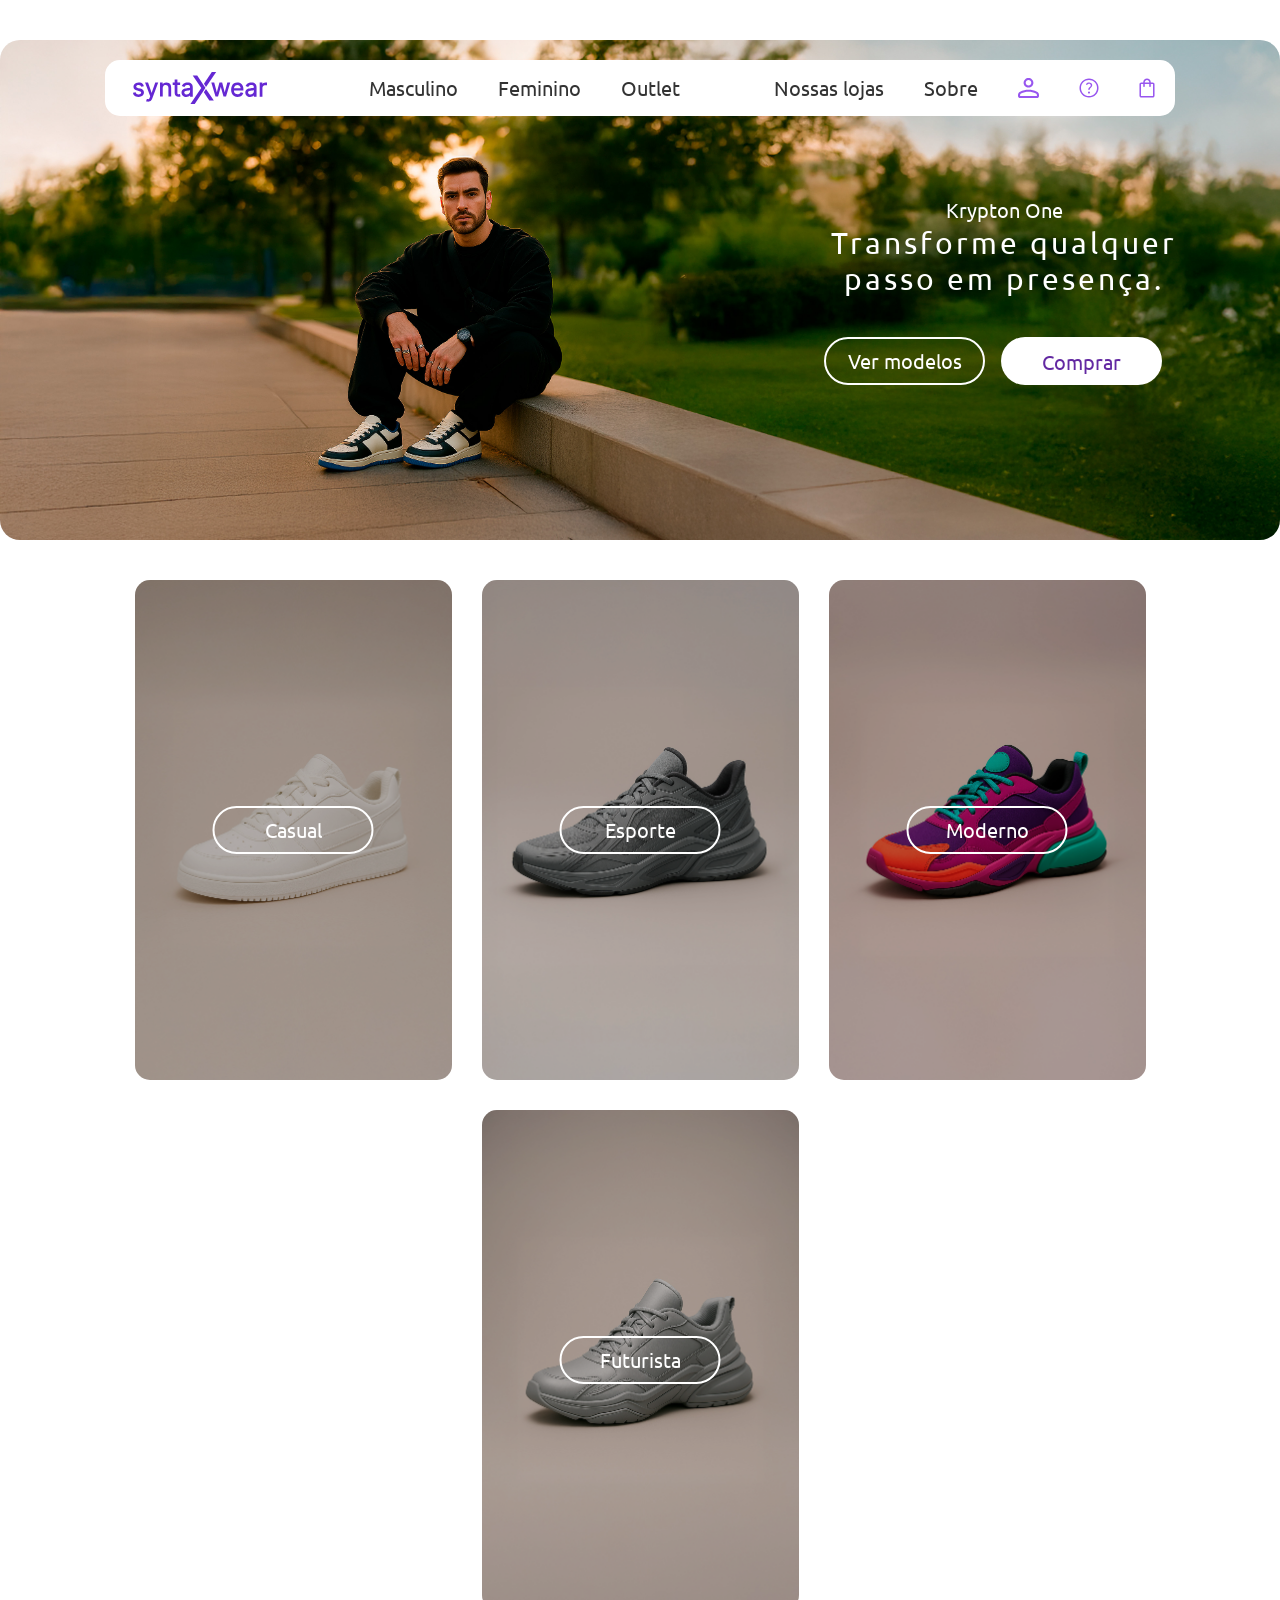
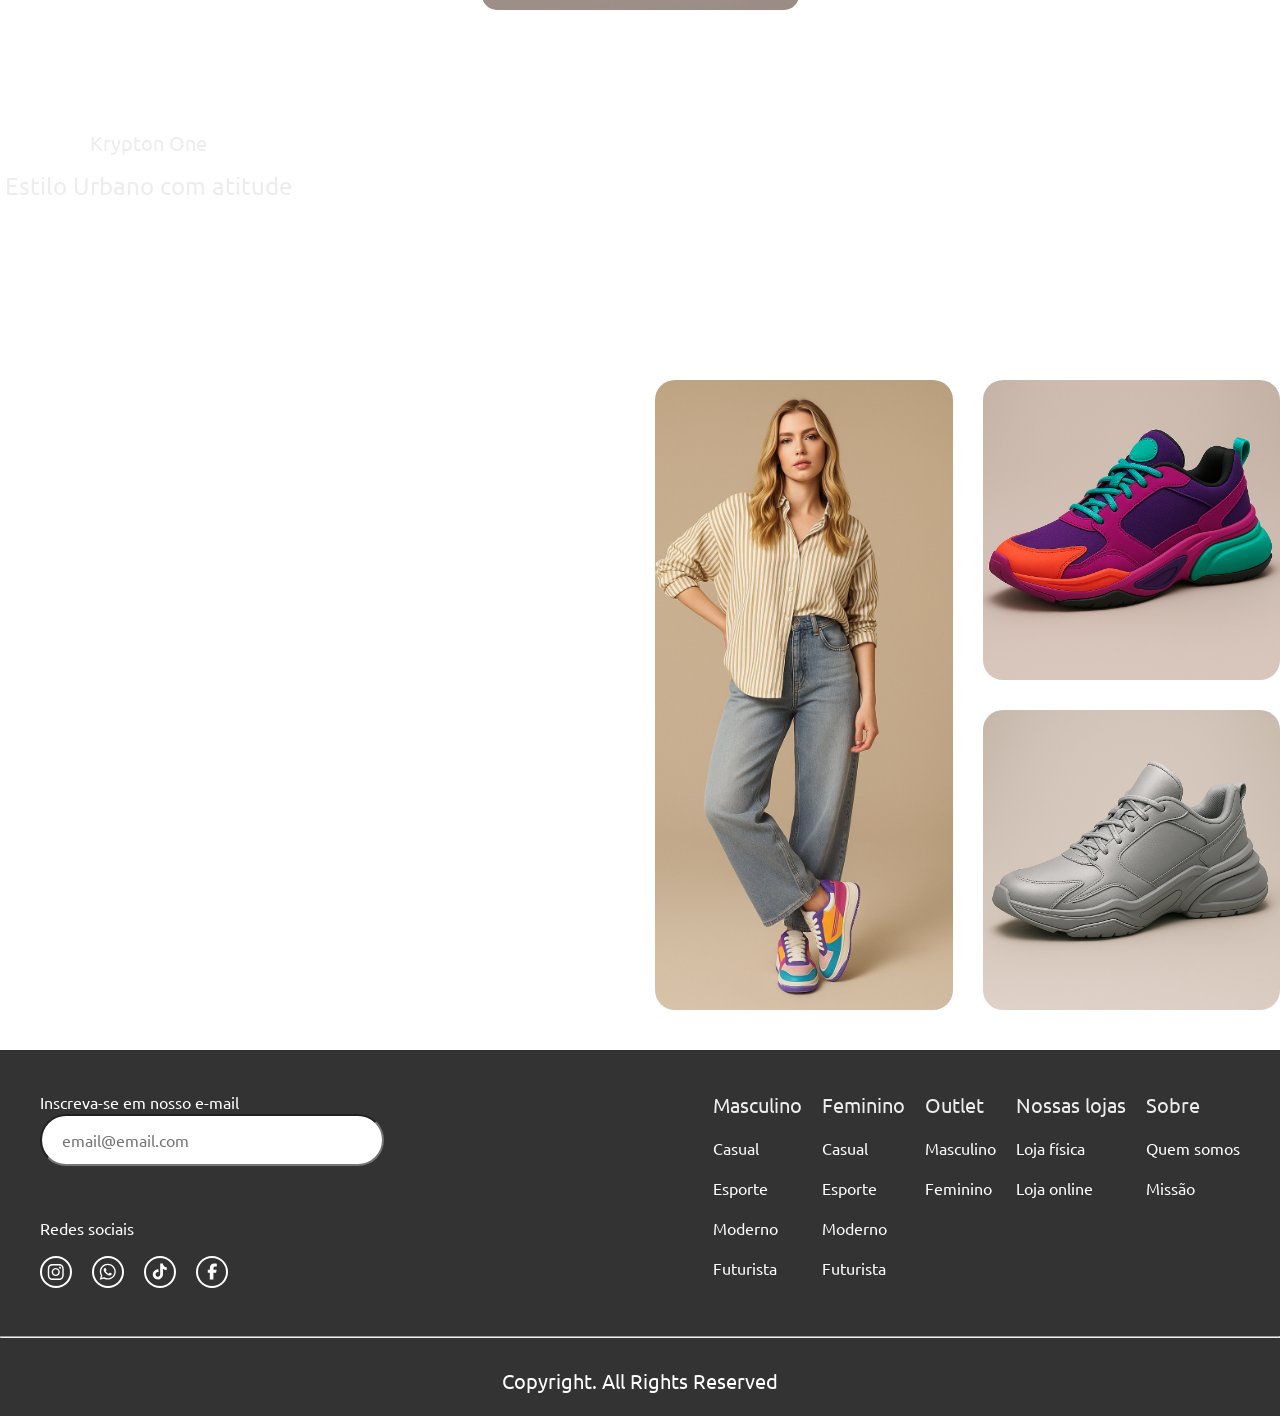
==== commit 3d75c129: "feat: adiciona o Rodapé" ====
--- a/index.html
+++ b/index.html
@@ -15,6 +15,7 @@
 		<link rel="stylesheet" href="./css/components/hero.css" />
 		<link rel="stylesheet" href="./css/components/product-category.css" />
 		<link rel="stylesheet" href="./css/components/product-grid.css" />
+		<link rel="stylesheet" href="./css/components/footer.css" />
 	</head>
 	<body>
 		<header class="header">
@@ -101,7 +102,7 @@
 
 			<!-- Products Grid -->
 			<section class="grid-section">
-				<div class="card destaque">
+				<div class="card highlight">
 					<div class="top1-content">
 						<h3 class="card-title">Krypton One</h3>
 						<p class="card-subtitle">Estilo Urbano com atitude</p>
@@ -111,16 +112,85 @@
 						</div>
 					</div>
 				</div>
-				<div class="card top-R"></div>
+				<div class="card sneaker-purple"></div>
 				<div class="card model"></div>
 				<div class="card sneaker-color"></div>
-				<div class="card left-L"></div>
+				<div class="card sneaker-white"></div>
 				<div class="card sneaker-silver"></div>
 			</section>
 		</main>
 
-		<footer class="site-footer">
-			<!-- Informações de contato e links -->
+		<footer class="site-footer" id="footer">
+			<div class="footer-content">
+				<div class="footer-right">
+					<form class="newsletter-form">
+						<label for="newsletter-email">Inscreva-se em nosso e-mail</label>
+						<input type="email" id="newsletter-email" placeholder="email@email.com" />
+					</form>
+					<div class="footer-social">
+						<span>Redes sociais</span>
+						<ul>
+							<li>
+								<a href="#"><img src="./images/icons/instagram.svg" alt="Instagram" /></a>
+							</li>
+							<li>
+								<a href="#"><img src="./images/icons/whatsapp.svg" alt="WhatsApp" /></a>
+							</li>
+							<li>
+								<a href="#"><img src="./images/icons/tiktok.svg" alt="TikTok" /></a>
+							</li>
+							<li>
+								<a href="#"><img src="./images/icons/facebook.svg" alt="Facebook" /></a>
+							</li>
+						</ul>
+					</div>
+				</div>
+				<nav class="footer-nav" id="footer">
+					<ul>
+						<li>
+							<strong>Masculino</strong>
+							<ul>
+								<li><a href="#">Casual</a></li>
+								<li><a href="#">Esporte</a></li>
+								<li><a href="#">Moderno</a></li>
+								<li><a href="#">Futurista</a></li>
+							</ul>
+						</li>
+						<li>
+							<strong>Feminino</strong>
+							<ul>
+								<li><a href="#">Casual</a></li>
+								<li><a href="#">Esporte</a></li>
+								<li><a href="#">Moderno</a></li>
+								<li><a href="#">Futurista</a></li>
+							</ul>
+						</li>
+						<li>
+							<strong>Outlet</strong>
+							<ul>
+								<li><a href="#">Masculino</a></li>
+								<li><a href="#">Feminino</a></li>
+							</ul>
+						</li>
+						<li>
+							<strong>Nossas lojas</strong>
+							<ul>
+								<li><a href="#">Loja física</a></li>
+								<li><a href="#">Loja online</a></li>
+							</ul>
+						</li>
+						<li>
+							<strong>Sobre</strong>
+							<ul>
+								<li><a href="#">Quem somos</a></li>
+								<li><a href="#">Missão</a></li>
+							</ul>
+						</li>
+					</ul>
+				</nav>
+			</div>
+			<hr />
+			<div class="footer-copy">Copyright. All Rights Reserved</div>
 		</footer>
 	</body>
-</html>
+</html>
--- a/css/base.css
+++ b/css/base.css
@@ -5,7 +5,7 @@
 }
 
 main{
-    padding: 2.5rem 0 0;
+    padding: 2.5rem 0 2.5rem;
     max-width: 1360px;
     margin: 0 auto;
 }
@@ -36,4 +36,10 @@
     background-color: #6329A2;
     color: #ffffff;
     border-color: #6329A2;
+}
+
+.footer-copy{
+    font-size: 1.25rem;
+    text-align: center;
+    padding: 20px 0;
 }
--- a/css/components/footer.css
+++ b/css/components/footer.css
@@ -0,0 +1,72 @@
+/* footer.css */
+.site-footer{
+    background-color: #333333;
+    color: #ffffff;
+}
+
+.footer-content{
+    max-width: 1360px;
+    margin: 0 auto;
+    padding: 2.5rem;
+    display: flex;
+    justify-content: space-between;
+}
+
+.footer-right{
+    display: flex;
+    flex-direction: column;
+    gap: 3.125rem;
+}
+
+.footer-nav ul{
+    display: flex;
+    gap: 1.25rem;
+}
+
+.footer-nav ul ul{
+    display: flex;
+    flex-direction: column;
+    gap: 1rem;
+}
+
+.footer-nav strong{
+    color: #EDEDED;
+    font-size: 1.25rem;
+    margin-bottom: 1rem;
+    display: block;
+    font-weight: 400;
+}
+
+.footer-nav li a{
+    color: #ffffff;
+}
+
+.footer-nav li a:hover{
+    text-decoration: underline;
+}
+
+.newsletter-form{
+    display: flex;
+    flex-direction: column;
+}
+
+.newsletter-form input{
+    border-radius: 30px;
+    color: #AAAAAA;
+    padding: 0.75rem 1.25rem;
+    width: 21.5rem;
+}
+
+.footer-social span{
+    margin-bottom: 1rem;
+    display: block;
+}
+
+.footer-social ul{
+    display: flex;
+    gap: 1.25rem;
+}
+
+.footer-social li a:hover img{
+    opacity: 0.7;
+}
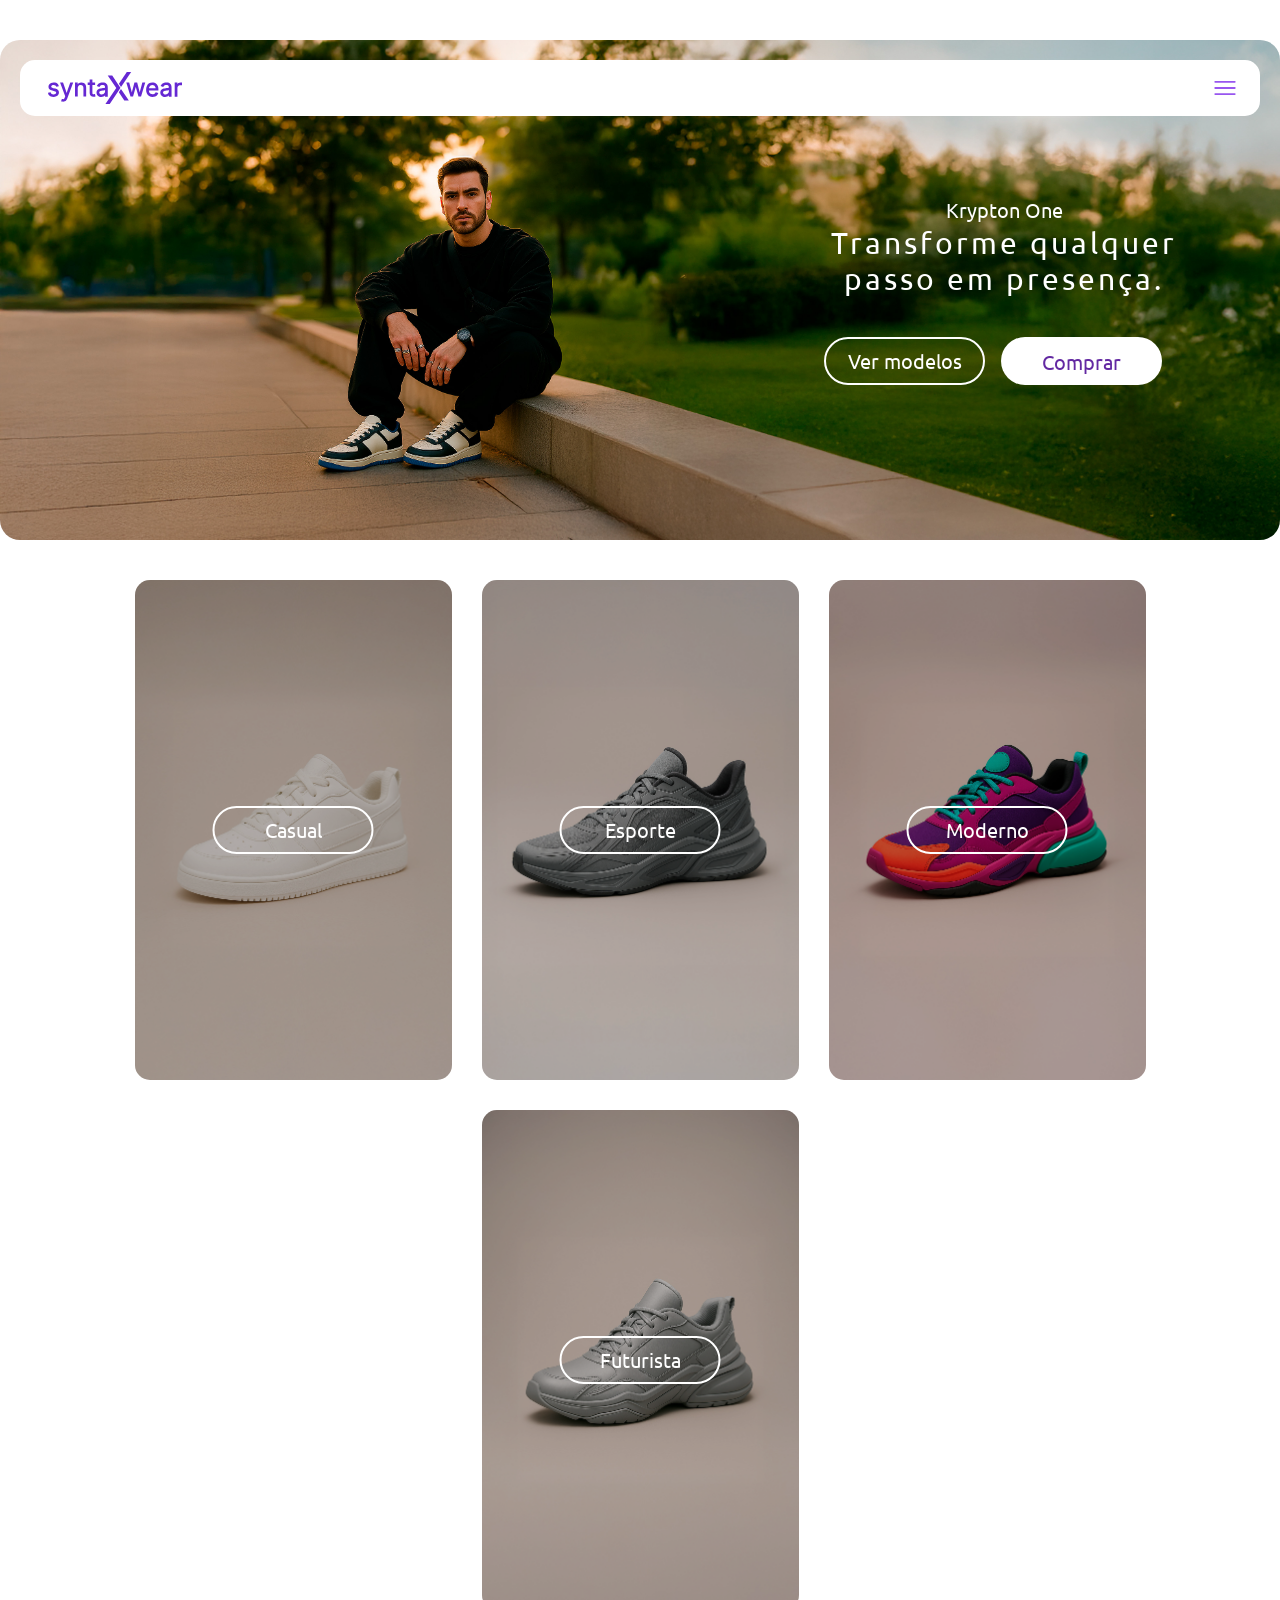
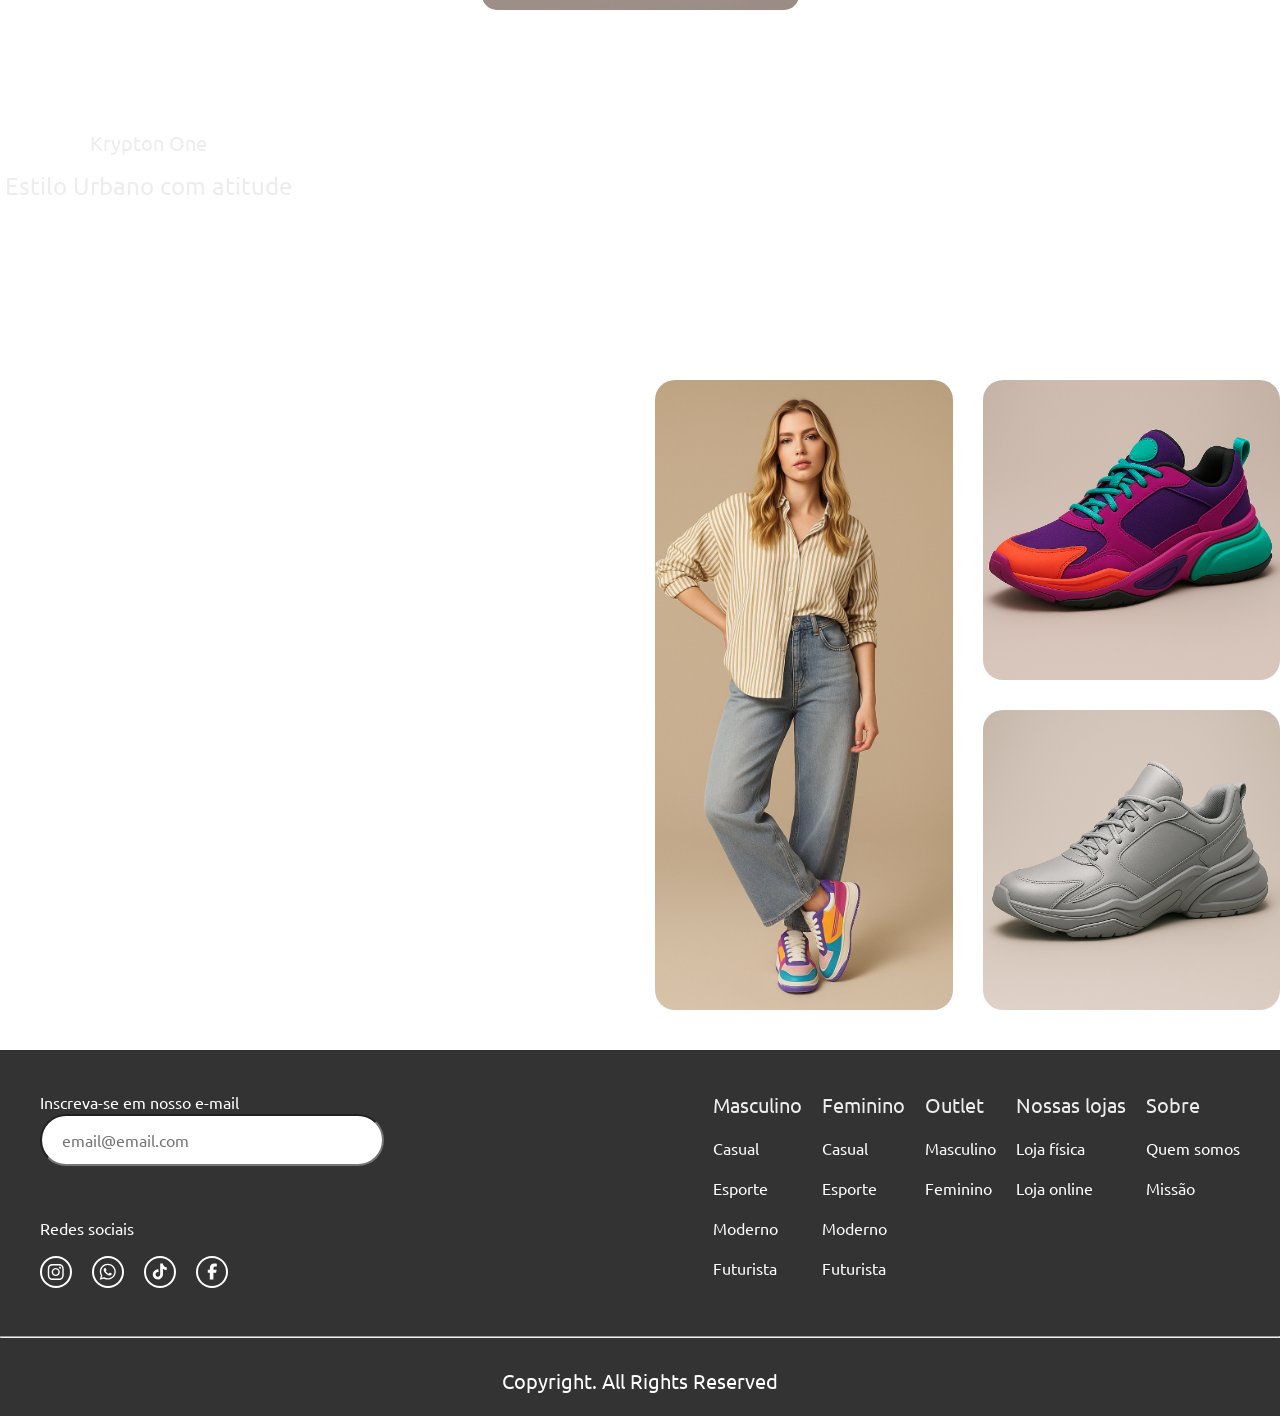
==== commit e5be33a7: "feat: adiciona responsividade do menu" ====
--- a/index.html
+++ b/index.html
@@ -26,34 +26,41 @@
 				</a>
 			</h1>
 
-			<nav class="nav-center" aria-label="Categorias Principais">
-				<ul>
-					<li><a href="#">Masculino</a></li>
-					<li><a href="#">Feminino</a></li>
-					<li><a href="#">Outlet</a></li>
-				</ul>
-			</nav>
-
-			<nav class="nav-right" aria-label="Acesso rápido">
-				<ul>
-					<li><a href="#">Nossas lojas</a></li>
-					<li><a href="#">Sobre</a></li>
-					<li>
-						<a href="#" aria-label="Minha conta">
-							<img src="./images/icons/user.svg" alt="Minha conta" />
-						</a>
-					</li>
-					<li>
-						<a href="#" aria-label="Ajuda">
-							<img src="./images/icons/help.svg" alt="Ajuda" />
-						</a>
-					</li>
-					<li>
-						<a href="#" aria-label="Carrinho">
-							<img src="./images/icons/bag.svg" alt="Carrinho" />
-						</a>
-					</li>
-				</ul>
+			<input type="checkbox" class="menu-toggle" id="menu-toggle" />
+			<label for="menu-toggle" class="menu-icon">
+				<img src="./images/icons/hamburguer.svg" alt="menu mobile" srcset="" />
+			</label>
+
+			<nav class="nav-container">
+				<nav class="nav-center" aria-label="Categorias Principais">
+					<ul>
+						<li><a href="#">Masculino</a></li>
+						<li><a href="#">Feminino</a></li>
+						<li><a href="#">Outlet</a></li>
+					</ul>
+				</nav>
+
+				<nav class="nav-right" aria-label="Acesso rápido">
+					<ul>
+						<li><a href="#">Nossas lojas</a></li>
+						<li><a href="#">Sobre</a></li>
+						<li>
+							<a href="#" aria-label="Minha conta">
+								<img src="./images/icons/user.svg" alt="Minha conta" />
+							</a>
+						</li>
+						<li>
+							<a href="#" aria-label="Ajuda">
+								<img src="./images/icons/help.svg" alt="Ajuda" />
+							</a>
+						</li>
+						<li>
+							<a href="#" aria-label="Carrinho">
+								<img src="./images/icons/bag.svg" alt="Carrinho" />
+							</a>
+						</li>
+					</ul>
+				</nav>
 			</nav>
 		</header>
 
--- a/css/components/header.css
+++ b/css/components/header.css
@@ -45,4 +45,85 @@
 
 .nav-right a:hover img {
 	opacity: 0.7;
+}
+
+.nav-container{
+	display: flex;
+	justify-content: space-around;
+	width: 100%;
+	align-items: center;
+}
+
+.menu-toggle{
+	display: none;
+}
+
+.menu-icon{
+	width: 30px;
+	height: 30px;
+	display: none;
+	cursor: pointer;
+	z-index: 1001;
+}
+
+.menu-icon img{
+	width: 100%;
+	height: 100%;
+	transition: opacity 0.3s ease;
+}
+
+.menu-icon:hover img{
+	opacity: 0.7;
+}
+
+@media (max-width: 1280px){
+	.header{
+		width: calc(100% - 40px);
+	}
+
+	.menu-icon{
+		display: block;
+	}
+
+	.nav-container{
+		position: fixed;
+		top:0;
+		right: -100%;
+		width: 200px;
+		flex-direction: column;
+		padding: 80px 20px 20px;
+		background-color: #ffffff;
+		gap: 2rem;
+		transition: right 0.3s ease;
+		align-items: flex-start;
+	}
+
+	.nav-center, .nav-right{
+		width: 100%;
+		text-align: center;
+	}
+
+	.nav-center, .nav-right{
+		width: 100%;
+		text-align: center;
+	}
+
+	.nav-center ul, .nav-right ul{
+		flex-direction: column;
+		gap: 1.5rem;
+		width: 100%;
+	}
+
+	.nav-center a, .nav-right a{
+		width: 100%;
+		border-bottom: 1px solid #eeeeee;
+		padding: 0.3rem 0;
+		font-size: 1rem;
+		display: block;
+	}
+
+	.menu-toggle:checked ~ .nav-container{
+		right: 0;
+	} 
+	
 }
